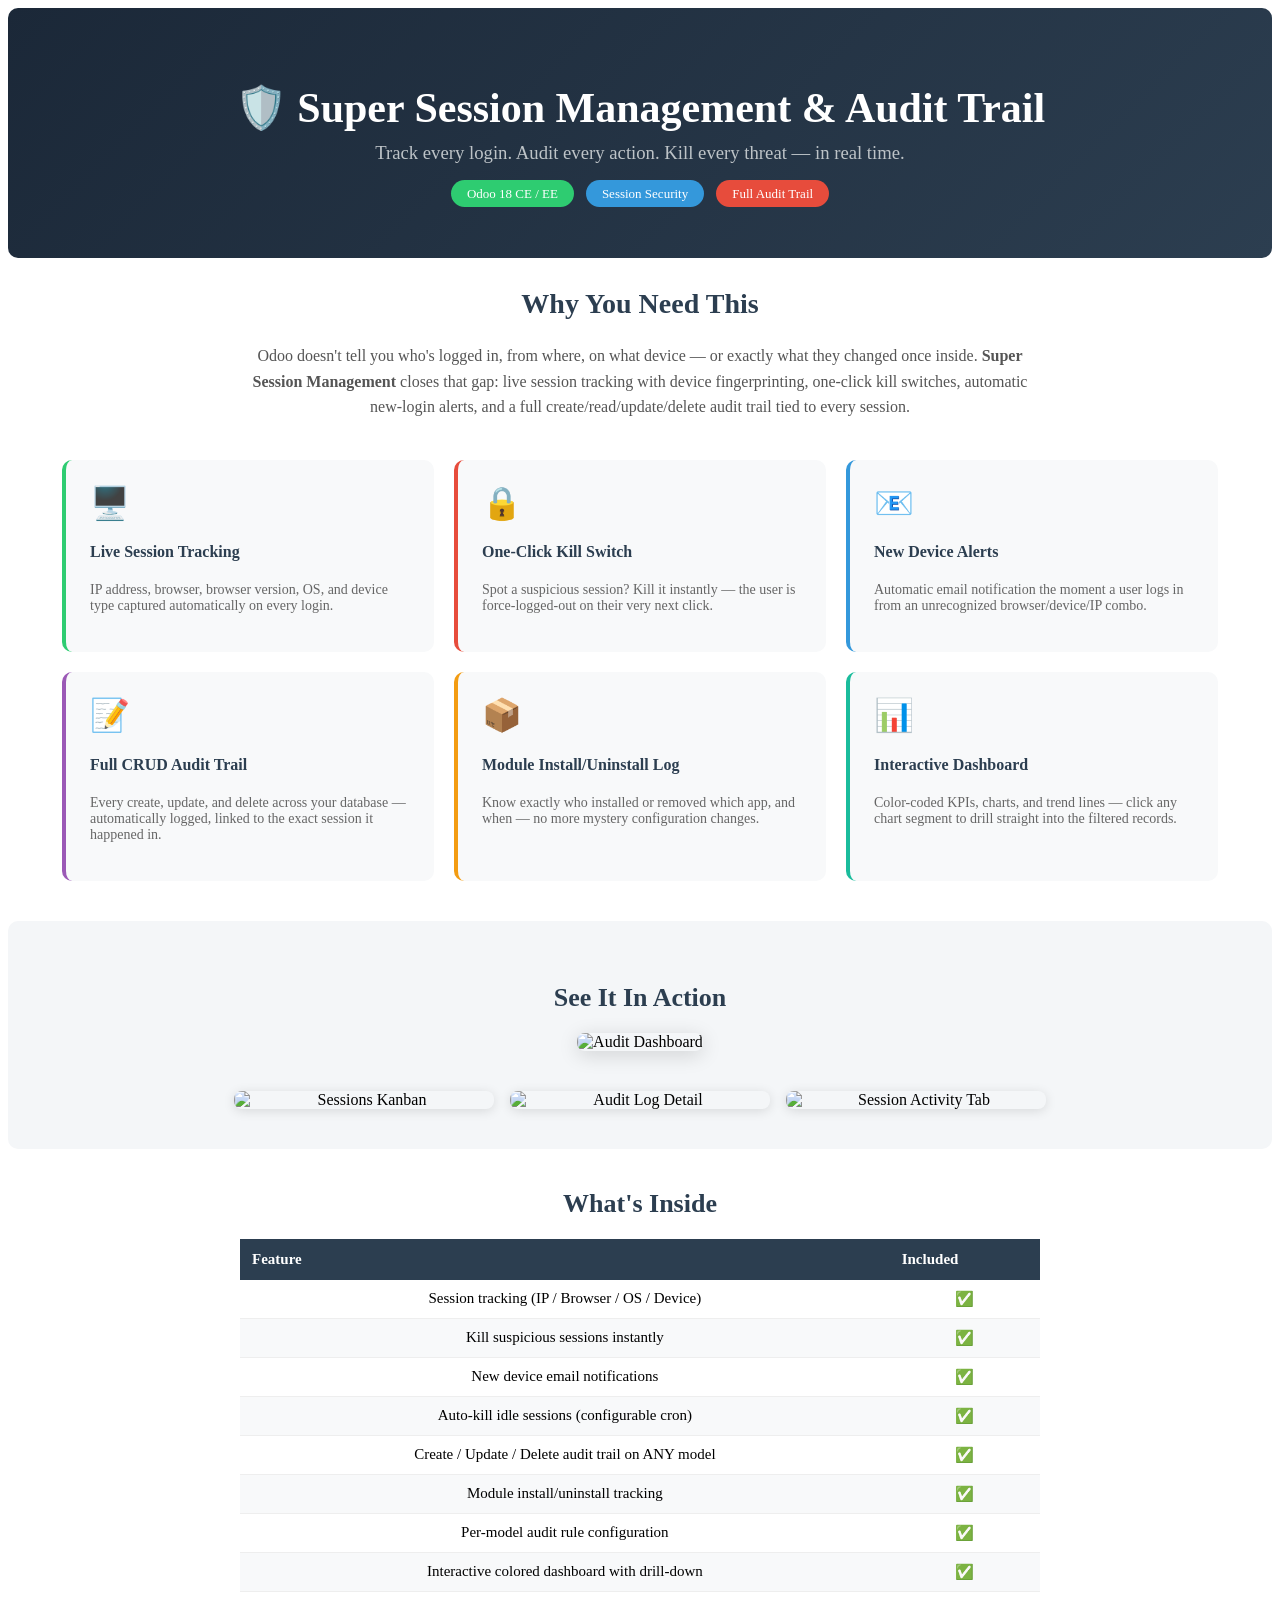
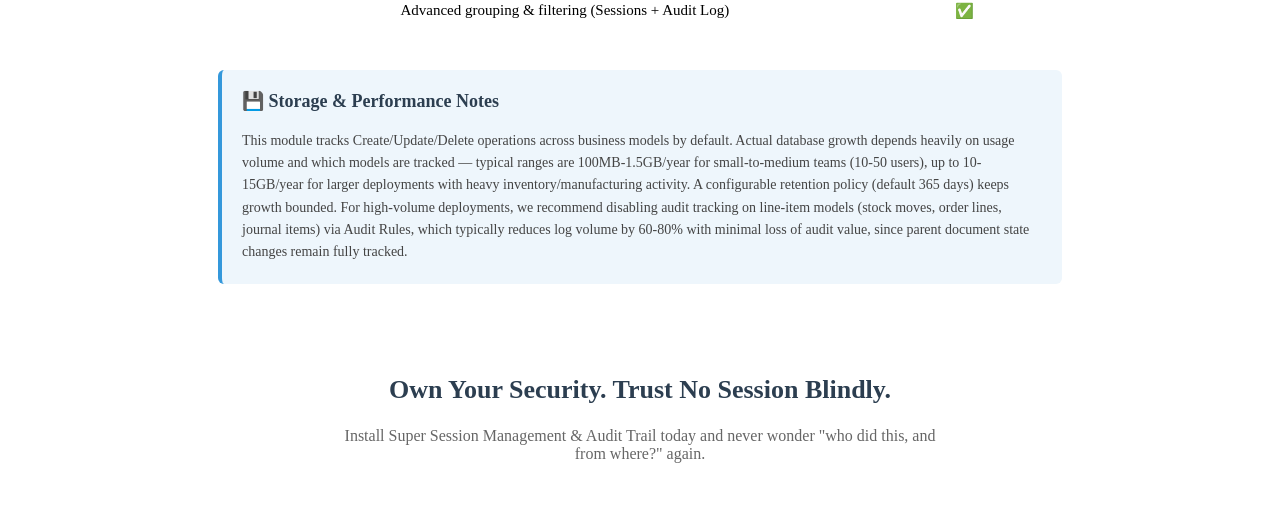
==== super_session_audit/static/description/index.html @ bbf5b00a "feat: initial commit - session_audit v18.0" ====
<!DOCTYPE html>
<html lang="en">
<head>
    <meta charset="UTF-8">
    <title>Super Session Management</title>
</head>
<body>
<section class="oe_container">
    <div class="oe_row oe_spaced" style="text-align:center; padding: 40px 0; background: linear-gradient(135deg,#1b2838 0%,#2c3e50 100%); border-radius: 10px; margin-bottom: 30px;">
        <h1 style="color:#ffffff; font-size: 42px; font-weight: 700; margin-bottom: 10px;">
            🛡️ Super Session Management &amp; Audit Trail
        </h1>
        <h3 style="color:#bdc3c7; font-weight:400; max-width: 720px; margin: 0 auto;">
            Track every login. Audit every action. Kill every threat — in real time.
        </h3>
        <p style="margin-top: 20px;">
            <span style="background:#2ecc71; color:#fff; padding:6px 16px; border-radius:20px; font-size:13px; margin-right:8px;">Odoo 18 CE / EE</span>
            <span style="background:#3498db; color:#fff; padding:6px 16px; border-radius:20px; font-size:13px; margin-right:8px;">Session Security</span>
            <span style="background:#e74c3c; color:#fff; padding:6px 16px; border-radius:20px; font-size:13px;">Full Audit Trail</span>
        </p>
    </div>
</section>

<section class="oe_container">
    <div class="oe_row oe_spaced" style="text-align:center; margin-bottom: 40px;">
        <h2 style="font-size:28px; color:#2c3e50;">Why You Need This</h2>
        <p style="max-width: 780px; margin: 10px auto; color:#555; font-size:16px; line-height:1.6;">
            Odoo doesn't tell you who's logged in, from where, on what device — or exactly what
            they changed once inside. <b>Super Session Management</b> closes that gap: live session
            tracking with device fingerprinting, one-click kill switches, automatic new-login alerts,
            and a full create/read/update/delete audit trail tied to every session.
        </p>
    </div>
</section>

<section class="oe_container">
    <div class="oe_row oe_spaced" style="display:flex; flex-wrap:wrap; gap:20px; justify-content:center; margin-bottom:40px;">

        <div style="flex:1; min-width:260px; max-width:320px; background:#f8f9fa; border-radius:10px; padding:24px; border-left:4px solid #2ecc71;">
            <div style="font-size:32px; margin-bottom:10px;">🖥️</div>
            <h4 style="color:#2c3e50;">Live Session Tracking</h4>
            <p style="color:#666; font-size:14px;">IP address, browser, browser version, OS, and device type captured automatically on every login.</p>
        </div>

        <div style="flex:1; min-width:260px; max-width:320px; background:#f8f9fa; border-radius:10px; padding:24px; border-left:4px solid #e74c3c;">
            <div style="font-size:32px; margin-bottom:10px;">🔒</div>
            <h4 style="color:#2c3e50;">One-Click Kill Switch</h4>
            <p style="color:#666; font-size:14px;">Spot a suspicious session? Kill it instantly — the user is force-logged-out on their very next click.</p>
        </div>

        <div style="flex:1; min-width:260px; max-width:320px; background:#f8f9fa; border-radius:10px; padding:24px; border-left:4px solid #3498db;">
            <div style="font-size:32px; margin-bottom:10px;">📧</div>
            <h4 style="color:#2c3e50;">New Device Alerts</h4>
            <p style="color:#666; font-size:14px;">Automatic email notification the moment a user logs in from an unrecognized browser/device/IP combo.</p>
        </div>

        <div style="flex:1; min-width:260px; max-width:320px; background:#f8f9fa; border-radius:10px; padding:24px; border-left:4px solid #9b59b6;">
            <div style="font-size:32px; margin-bottom:10px;">📝</div>
            <h4 style="color:#2c3e50;">Full CRUD Audit Trail</h4>
            <p style="color:#666; font-size:14px;">Every create, update, and delete across your database — automatically logged, linked to the exact session it happened in.</p>
        </div>

        <div style="flex:1; min-width:260px; max-width:320px; background:#f8f9fa; border-radius:10px; padding:24px; border-left:4px solid #f39c12;">
            <div style="font-size:32px; margin-bottom:10px;">📦</div>
            <h4 style="color:#2c3e50;">Module Install/Uninstall Log</h4>
            <p style="color:#666; font-size:14px;">Know exactly who installed or removed which app, and when — no more mystery configuration changes.</p>
        </div>

        <div style="flex:1; min-width:260px; max-width:320px; background:#f8f9fa; border-radius:10px; padding:24px; border-left:4px solid #1abc9c;">
            <div style="font-size:32px; margin-bottom:10px;">📊</div>
            <h4 style="color:#2c3e50;">Interactive Dashboard</h4>
            <p style="color:#666; font-size:14px;">Color-coded KPIs, charts, and trend lines — click any chart segment to drill straight into the filtered records.</p>
        </div>

    </div>
</section>

<section class="oe_container" style="background:#f4f6f8; padding:40px 0; border-radius:10px; margin-bottom:40px;">
    <div class="oe_row oe_spaced" style="text-align:center;">
        <h2 style="font-size:26px; color:#2c3e50; margin-bottom:20px;">See It In Action</h2>
        <img src="dashboard_screenshot.png" alt="Audit Dashboard" style="max-width:100%; border-radius:8px; box-shadow:0 4px 20px rgba(0,0,0,0.15); margin-bottom:20px;"/>
        <div style="display:flex; flex-wrap:wrap; gap:16px; justify-content:center; margin-top:20px;">
            <img src="sessions_kanban.png" alt="Sessions Kanban" style="max-width:32%; min-width:260px; border-radius:8px; box-shadow:0 2px 12px rgba(0,0,0,0.12);"/>
            <img src="audit_log_form.png" alt="Audit Log Detail" style="max-width:32%; min-width:260px; border-radius:8px; box-shadow:0 2px 12px rgba(0,0,0,0.12);"/>
            <img src="session_activity_tab.png" alt="Session Activity Tab" style="max-width:32%; min-width:260px; border-radius:8px; box-shadow:0 2px 12px rgba(0,0,0,0.12);"/>
        </div>
    </div>
</section>

<section class="oe_container">
    <div class="oe_row oe_spaced" style="text-align:center; margin-bottom:40px;">
        <h2 style="font-size:26px; color:#2c3e50; margin-bottom:20px;">What's Inside</h2>
        <table style="width:100%; max-width:800px; margin:0 auto; border-collapse:collapse; font-size:15px;">
            <tr style="background:#2c3e50; color:#fff;">
                <th style="padding:12px; text-align:left;">Feature</th>
                <th style="padding:12px; text-align:left;">Included</th>
            </tr>
            <tr style="background:#fff; border-bottom:1px solid #eee;">
                <td style="padding:10px;">Session tracking (IP / Browser / OS / Device)</td>
                <td style="padding:10px;">✅</td>
            </tr>
            <tr style="background:#f8f9fa; border-bottom:1px solid #eee;">
                <td style="padding:10px;">Kill suspicious sessions instantly</td>
                <td style="padding:10px;">✅</td>
            </tr>
            <tr style="background:#fff; border-bottom:1px solid #eee;">
                <td style="padding:10px;">New device email notifications</td>
                <td style="padding:10px;">✅</td>
            </tr>
            <tr style="background:#f8f9fa; border-bottom:1px solid #eee;">
                <td style="padding:10px;">Auto-kill idle sessions (configurable cron)</td>
                <td style="padding:10px;">✅</td>
            </tr>
            <tr style="background:#fff; border-bottom:1px solid #eee;">
                <td style="padding:10px;">Create / Update / Delete audit trail on ANY model</td>
                <td style="padding:10px;">✅</td>
            </tr>
            <tr style="background:#f8f9fa; border-bottom:1px solid #eee;">
                <td style="padding:10px;">Module install/uninstall tracking</td>
                <td style="padding:10px;">✅</td>
            </tr>
            <tr style="background:#fff; border-bottom:1px solid #eee;">
                <td style="padding:10px;">Per-model audit rule configuration</td>
                <td style="padding:10px;">✅</td>
            </tr>
            <tr style="background:#f8f9fa; border-bottom:1px solid #eee;">
                <td style="padding:10px;">Interactive colored dashboard with drill-down</td>
                <td style="padding:10px;">✅</td>
            </tr>
            <tr style="background:#fff;">
                <td style="padding:10px;">Advanced grouping &amp; filtering (Sessions + Audit Log)</td>
                <td style="padding:10px;">✅</td>
            </tr>
        </table>
    </div>
</section>

<section class="oe_container" style="margin-bottom: 40px;">
    <div class="oe_row oe_spaced" style="max-width: 800px; margin: 0 auto; background: #eef6fc; border-left: 4px solid #3498db; padding: 20px; border-radius: 6px;">
        <h3 style="color: #2c3e50; margin-top: 0; font-size: 18px;">💾 Storage &amp; Performance Notes</h3>
        <p style="color: #444; font-size: 14px; line-height: 1.6; margin-bottom: 0;">
            This module tracks Create/Update/Delete operations across business models by default. Actual database growth depends heavily on usage volume and which models are tracked — typical ranges are 100MB-1.5GB/year for small-to-medium teams (10-50 users), up to 10-15GB/year for larger deployments with heavy inventory/manufacturing activity. A configurable retention policy (default 365 days) keeps growth bounded. For high-volume deployments, we recommend disabling audit tracking on line-item models (stock moves, order lines, journal items) via Audit Rules, which typically reduces log volume by 60-80% with minimal loss of audit value, since parent document state changes remain fully tracked.
        </p>
    </div>
</section>

<section class="oe_container" style="text-align:center; padding: 30px 0;">
    <h2 style="font-size:26px; color:#2c3e50;">Own Your Security. Trust No Session Blindly.</h2>
    <p style="color:#666; max-width:600px; margin:14px auto;">
        Install Super Session Management &amp; Audit Trail today and never wonder
        "who did this, and from where?" again.
    </p>
</section>

</body>
</html>
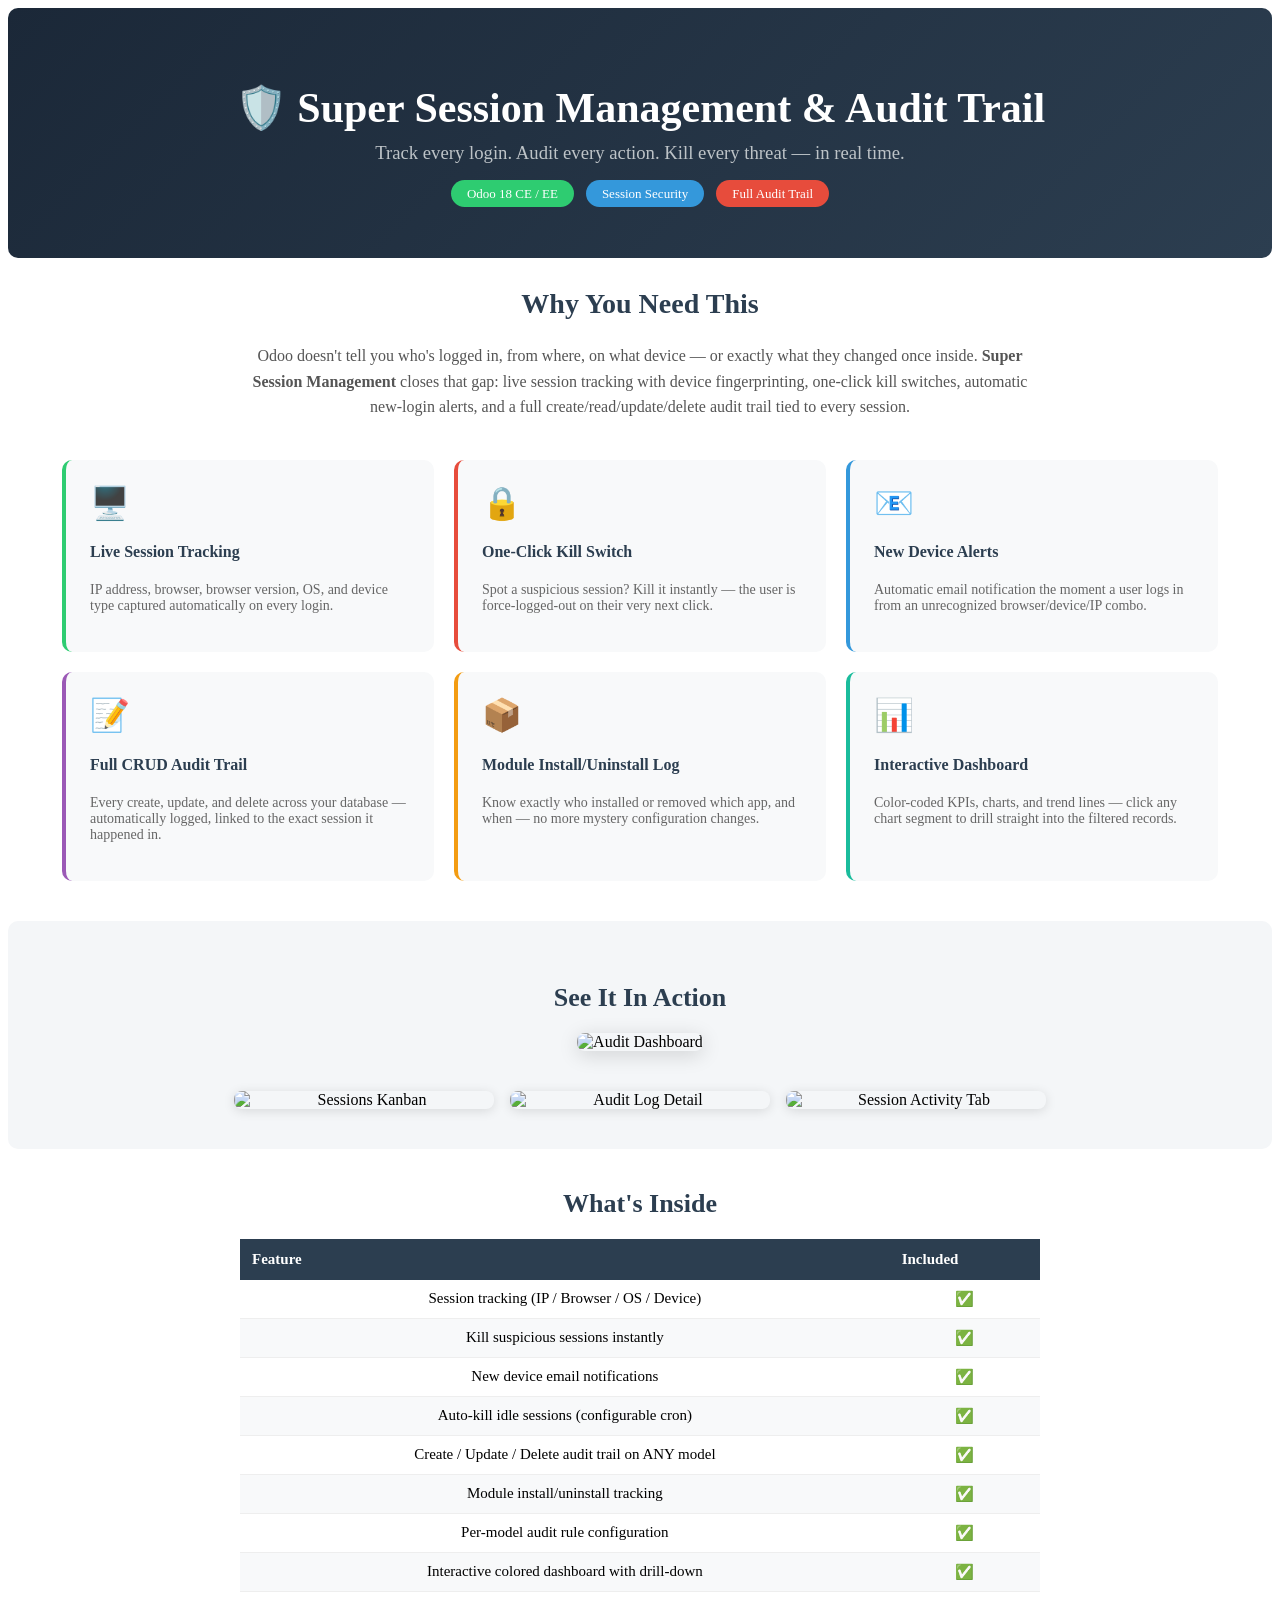
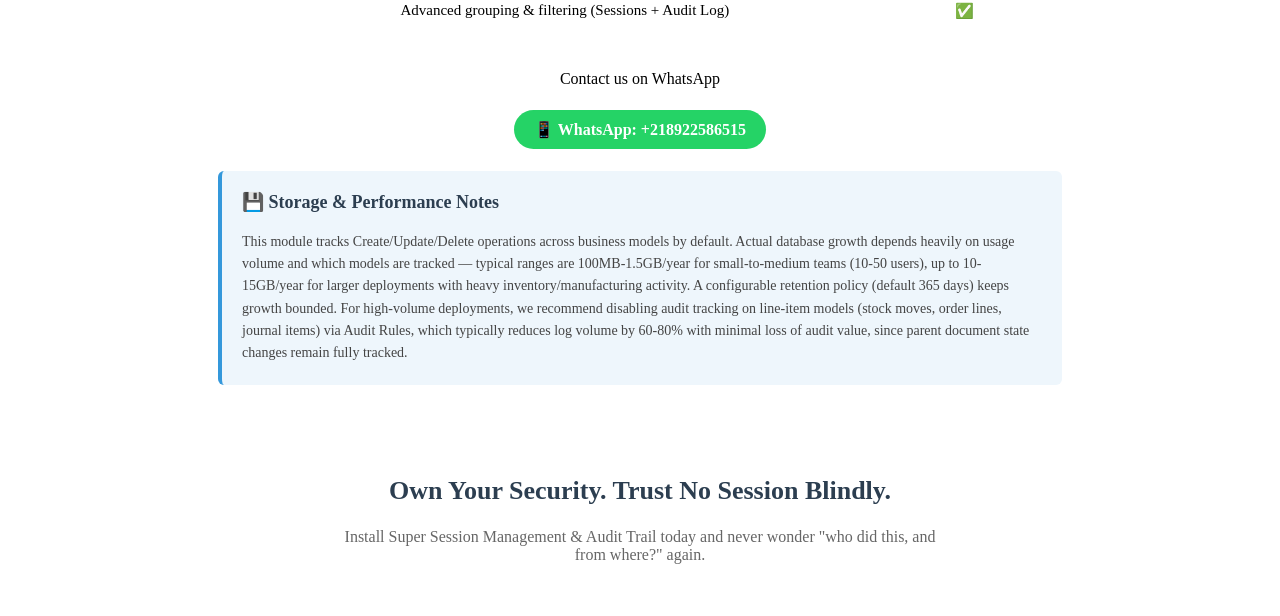
==== commit 94e08ac6: "updating index file" ====
--- a/super_session_audit/static/description/index.html
+++ b/super_session_audit/static/description/index.html
@@ -6,7 +6,8 @@
 </head>
 <body>
 <section class="oe_container">
-    <div class="oe_row oe_spaced" style="text-align:center; padding: 40px 0; background: linear-gradient(135deg,#1b2838 0%,#2c3e50 100%); border-radius: 10px; margin-bottom: 30px;">
+    <div class="oe_row oe_spaced"
+         style="text-align:center; padding: 40px 0; background: linear-gradient(135deg,#1b2838 0%,#2c3e50 100%); border-radius: 10px; margin-bottom: 30px;">
         <h1 style="color:#ffffff; font-size: 42px; font-weight: 700; margin-bottom: 10px;">
             🛡️ Super Session Management &amp; Audit Trail
         </h1>
@@ -34,42 +35,49 @@
 </section>
 
 <section class="oe_container">
-    <div class="oe_row oe_spaced" style="display:flex; flex-wrap:wrap; gap:20px; justify-content:center; margin-bottom:40px;">
+    <div class="oe_row oe_spaced"
+         style="display:flex; flex-wrap:wrap; gap:20px; justify-content:center; margin-bottom:40px;">
 
         <div style="flex:1; min-width:260px; max-width:320px; background:#f8f9fa; border-radius:10px; padding:24px; border-left:4px solid #2ecc71;">
             <div style="font-size:32px; margin-bottom:10px;">🖥️</div>
             <h4 style="color:#2c3e50;">Live Session Tracking</h4>
-            <p style="color:#666; font-size:14px;">IP address, browser, browser version, OS, and device type captured automatically on every login.</p>
+            <p style="color:#666; font-size:14px;">IP address, browser, browser version, OS, and device type captured
+                automatically on every login.</p>
         </div>
 
         <div style="flex:1; min-width:260px; max-width:320px; background:#f8f9fa; border-radius:10px; padding:24px; border-left:4px solid #e74c3c;">
             <div style="font-size:32px; margin-bottom:10px;">🔒</div>
             <h4 style="color:#2c3e50;">One-Click Kill Switch</h4>
-            <p style="color:#666; font-size:14px;">Spot a suspicious session? Kill it instantly — the user is force-logged-out on their very next click.</p>
+            <p style="color:#666; font-size:14px;">Spot a suspicious session? Kill it instantly — the user is
+                force-logged-out on their very next click.</p>
         </div>
 
         <div style="flex:1; min-width:260px; max-width:320px; background:#f8f9fa; border-radius:10px; padding:24px; border-left:4px solid #3498db;">
             <div style="font-size:32px; margin-bottom:10px;">📧</div>
             <h4 style="color:#2c3e50;">New Device Alerts</h4>
-            <p style="color:#666; font-size:14px;">Automatic email notification the moment a user logs in from an unrecognized browser/device/IP combo.</p>
+            <p style="color:#666; font-size:14px;">Automatic email notification the moment a user logs in from an
+                unrecognized browser/device/IP combo.</p>
         </div>
 
         <div style="flex:1; min-width:260px; max-width:320px; background:#f8f9fa; border-radius:10px; padding:24px; border-left:4px solid #9b59b6;">
             <div style="font-size:32px; margin-bottom:10px;">📝</div>
             <h4 style="color:#2c3e50;">Full CRUD Audit Trail</h4>
-            <p style="color:#666; font-size:14px;">Every create, update, and delete across your database — automatically logged, linked to the exact session it happened in.</p>
+            <p style="color:#666; font-size:14px;">Every create, update, and delete across your database — automatically
+                logged, linked to the exact session it happened in.</p>
         </div>
 
         <div style="flex:1; min-width:260px; max-width:320px; background:#f8f9fa; border-radius:10px; padding:24px; border-left:4px solid #f39c12;">
             <div style="font-size:32px; margin-bottom:10px;">📦</div>
             <h4 style="color:#2c3e50;">Module Install/Uninstall Log</h4>
-            <p style="color:#666; font-size:14px;">Know exactly who installed or removed which app, and when — no more mystery configuration changes.</p>
+            <p style="color:#666; font-size:14px;">Know exactly who installed or removed which app, and when — no more
+                mystery configuration changes.</p>
         </div>
 
         <div style="flex:1; min-width:260px; max-width:320px; background:#f8f9fa; border-radius:10px; padding:24px; border-left:4px solid #1abc9c;">
             <div style="font-size:32px; margin-bottom:10px;">📊</div>
             <h4 style="color:#2c3e50;">Interactive Dashboard</h4>
-            <p style="color:#666; font-size:14px;">Color-coded KPIs, charts, and trend lines — click any chart segment to drill straight into the filtered records.</p>
+            <p style="color:#666; font-size:14px;">Color-coded KPIs, charts, and trend lines — click any chart segment
+                to drill straight into the filtered records.</p>
         </div>
 
     </div>
@@ -78,11 +86,15 @@
 <section class="oe_container" style="background:#f4f6f8; padding:40px 0; border-radius:10px; margin-bottom:40px;">
     <div class="oe_row oe_spaced" style="text-align:center;">
         <h2 style="font-size:26px; color:#2c3e50; margin-bottom:20px;">See It In Action</h2>
-        <img src="dashboard_screenshot.png" alt="Audit Dashboard" style="max-width:100%; border-radius:8px; box-shadow:0 4px 20px rgba(0,0,0,0.15); margin-bottom:20px;"/>
+        <img src="dashboard_screenshot.png" alt="Audit Dashboard"
+             style="max-width:100%; border-radius:8px; box-shadow:0 4px 20px rgba(0,0,0,0.15); margin-bottom:20px;"/>
         <div style="display:flex; flex-wrap:wrap; gap:16px; justify-content:center; margin-top:20px;">
-            <img src="sessions_kanban.png" alt="Sessions Kanban" style="max-width:32%; min-width:260px; border-radius:8px; box-shadow:0 2px 12px rgba(0,0,0,0.12);"/>
-            <img src="audit_log_form.png" alt="Audit Log Detail" style="max-width:32%; min-width:260px; border-radius:8px; box-shadow:0 2px 12px rgba(0,0,0,0.12);"/>
-            <img src="session_activity_tab.png" alt="Session Activity Tab" style="max-width:32%; min-width:260px; border-radius:8px; box-shadow:0 2px 12px rgba(0,0,0,0.12);"/>
+            <img src="sessions_kanban.png" alt="Sessions Kanban"
+                 style="max-width:32%; min-width:260px; border-radius:8px; box-shadow:0 2px 12px rgba(0,0,0,0.12);"/>
+            <img src="audit_log_form.png" alt="Audit Log Detail"
+                 style="max-width:32%; min-width:260px; border-radius:8px; box-shadow:0 2px 12px rgba(0,0,0,0.12);"/>
+            <img src="session_activity_tab.png" alt="Session Activity Tab"
+                 style="max-width:32%; min-width:260px; border-radius:8px; box-shadow:0 2px 12px rgba(0,0,0,0.12);"/>
         </div>
     </div>
 </section>
@@ -134,12 +146,30 @@
         </table>
     </div>
 </section>
-
+<table align="center" style="margin: 20px auto;">
+    <p align="center" style="color:black"> Contact us on WhatsApp </p>
+    <tr>
+        <td style="background-color: #25D366; padding: 10px 20px; border-radius: 25px;">
+            <a href="https://wa.me/218922586515"
+               target="_blank"
+               style="color: white; text-decoration: none; font-weight: bold;">
+                📱 WhatsApp: +218922586515
+            </a>
+        </td>
+    </tr>
+</table>
 <section class="oe_container" style="margin-bottom: 40px;">
-    <div class="oe_row oe_spaced" style="max-width: 800px; margin: 0 auto; background: #eef6fc; border-left: 4px solid #3498db; padding: 20px; border-radius: 6px;">
+    <div class="oe_row oe_spaced"
+         style="max-width: 800px; margin: 0 auto; background: #eef6fc; border-left: 4px solid #3498db; padding: 20px; border-radius: 6px;">
         <h3 style="color: #2c3e50; margin-top: 0; font-size: 18px;">💾 Storage &amp; Performance Notes</h3>
         <p style="color: #444; font-size: 14px; line-height: 1.6; margin-bottom: 0;">
-            This module tracks Create/Update/Delete operations across business models by default. Actual database growth depends heavily on usage volume and which models are tracked — typical ranges are 100MB-1.5GB/year for small-to-medium teams (10-50 users), up to 10-15GB/year for larger deployments with heavy inventory/manufacturing activity. A configurable retention policy (default 365 days) keeps growth bounded. For high-volume deployments, we recommend disabling audit tracking on line-item models (stock moves, order lines, journal items) via Audit Rules, which typically reduces log volume by 60-80% with minimal loss of audit value, since parent document state changes remain fully tracked.
+            This module tracks Create/Update/Delete operations across business models by default. Actual database growth
+            depends heavily on usage volume and which models are tracked — typical ranges are 100MB-1.5GB/year for
+            small-to-medium teams (10-50 users), up to 10-15GB/year for larger deployments with heavy
+            inventory/manufacturing activity. A configurable retention policy (default 365 days) keeps growth bounded.
+            For high-volume deployments, we recommend disabling audit tracking on line-item models (stock moves, order
+            lines, journal items) via Audit Rules, which typically reduces log volume by 60-80% with minimal loss of
+            audit value, since parent document state changes remain fully tracked.
         </p>
     </div>
 </section>
